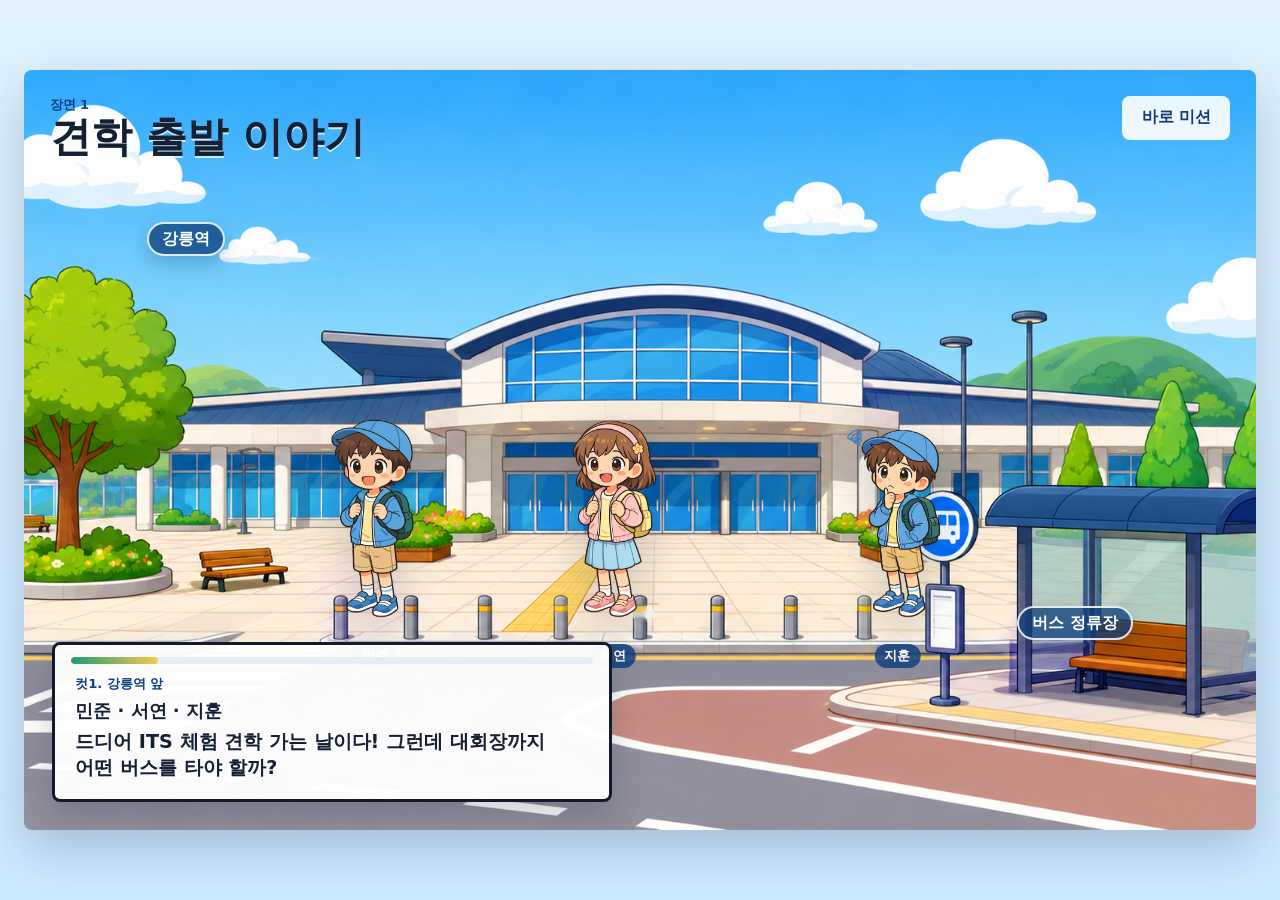
==== lesson1/index.html @ 6bad7c05 "Structure site for multi-lesson Pages" ====
<!doctype html>
<html lang="ko">
  <head>
    <meta charset="utf-8" />
    <meta name="viewport" content="width=device-width, initial-scale=1" />
    <title>1차시 시뮬레이션 - 버스 안내 탐정</title>
    <link rel="stylesheet" href="./styles.css" />
  </head>
  <body>
    <main class="app" aria-live="polite">
      <section class="scene" aria-label="강릉역 버스 도착 안내 시뮬레이션">
        <section class="intro-scene" id="introScene" aria-label="장면 1 견학 출발 오프닝" data-cut="0">
          <img
            class="opening-bg"
            src="./assets/period1_bg_gangneung_station_busstop_16x9.png"
            alt="강릉역 앞 버스정류장"
          />

          <div class="opening-top">
            <div>
              <p class="kicker">장면 1</p>
              <h1>견학 출발 이야기</h1>
            </div>
            <button class="plain-button skip-button" type="button" id="skipOpening">바로 미션</button>
          </div>

          <div class="opening-stage" aria-label="견학 출발 애니메이션">
            <div class="opening-label station">강릉역</div>
            <div class="opening-label stop">버스 정류장</div>

            <div class="opening-students" aria-hidden="true">
              <figure class="student minjun">
                <img src="./assets/opening/scene1_student_boy_idle.png" alt="" />
                <figcaption>민준</figcaption>
              </figure>
              <figure class="student seoyeon">
                <img src="./assets/opening/scene1_student_girl_idle.png" alt="" />
                <figcaption>서연</figcaption>
              </figure>
              <figure class="student jihun">
                <img src="./assets/opening/scene1_student_boy_thinking.png" alt="" />
                <figcaption>지훈</figcaption>
              </figure>
            </div>

            <div class="question-cloud">
              <span>버스는 어디 있지?</span>
              <span>언제 도착하지?</span>
              <span>잘못 타면 어떡하지?</span>
            </div>

            <div class="opening-helper" aria-hidden="true">
              <img src="./assets/common_character_traffic_helper_default.svg" alt="" />
            </div>

            <div class="its-flow" aria-hidden="true">
              <div class="flow-node bus-node">
                <img src="./assets/opening/scene1_mini_bus_blue.png" alt="" />
                <span>버스</span>
              </div>
              <div class="flow-line first"></div>
              <img class="signal-wave wave-one" src="./assets/opening/scene1_signal_wave.png" alt="" />
              <div class="flow-node center-node">
                <img src="./assets/opening/scene1_control_center_icon.png" alt="" />
                <span>관제센터</span>
              </div>
              <div class="flow-line second"></div>
              <img class="signal-wave wave-two" src="./assets/opening/scene1_signal_wave.png" alt="" />
              <div class="flow-node board-node">
                <img src="./assets/opening/scene1_bus_arrival_board.png" alt="" />
                <span>도착 안내판</span>
              </div>
            </div>

            <div class="mission-pop">
              <img src="./assets/opening/scene1_mission_popup_cutout.png" alt="" />
              <div>
                <p>오늘의 미션</p>
                <strong>대회장으로 가는 버스를 찾아라!</strong>
                <button class="plain-button primary start-button" type="button" id="startScene">시작하기</button>
              </div>
              <img class="start-glow" src="./assets/opening/scene1_start_glow.png" alt="" />
            </div>
          </div>

          <aside class="opening-dialogue" aria-live="polite">
            <div class="opening-progress"><span id="openingProgress"></span></div>
            <p id="openingCutLabel">컷1. 강릉역 앞</p>
            <strong id="openingSpeaker">민준</strong>
            <span id="openingLine">드디어 ITS 체험 견학 가는 날이다!</span>
          </aside>
        </section>

        <section class="simulation-scene" id="simulationScene" aria-label="장면 2 시뮬레이션" hidden>
          <img
            class="scene-bg"
            src="./assets/period1_bg_gangneung_station_busstop_16x9.png"
            alt="강릉역 앞 버스정류장"
          />

          <div class="topbar">
            <div>
              <p class="kicker">장면 2</p>
              <h1>강릉역 버스 도착 안내 체험하기</h1>
            </div>
          </div>

          <div class="flow-layout">
            <section class="guide" aria-label="교통 도우미 안내">
              <div class="flow-step">안내인</div>
              <div class="guide-portrait">
                <img id="helperImage" src="./assets/common_character_traffic_helper_default.svg" alt="교통 도우미" />
              </div>
              <div class="speech">
                <p id="helperLine">안녕! 나는 강릉 교통 도우미야. 버스가 어떻게 움직이는지 같이 알아보자!</p>
              </div>
            </section>

            <section class="mission-panel" aria-label="인터랙티브 미션">
              <div class="mission-main">
                <div class="flow-step">인터랙티브</div>
                <div class="mission-head">
                  <img id="missionIcon" src="./assets/icon_objects_svg/icon_object_05.svg" alt="" />
                  <div>
                    <p id="missionKind">버스 위치 정보</p>
                    <h2 id="missionTitle">내가 탈 버스를 찾아요</h2>
                  </div>
                </div>
                <p id="missionCopy">대회장으로 가는 버스를 골라 주세요.</p>
                <div id="missionBody" class="mission-body"></div>
              </div>

              <aside class="result-panel" aria-label="결과 확인">
                <div class="result-title">
                  <span class="flow-step">결과 확인</span>
                  <div class="progress" aria-label="미션 진행률">
                    <span id="missionLabel">미션 1 / 4</span>
                    <div class="progress-track"><span id="progressBar"></span></div>
                  </div>
                </div>
                <div class="monitor" aria-label="관제센터 모니터">
                  <div class="monitor-screen">
                    <p>관제센터</p>
                    <strong id="monitorStatus">대기 중</strong>
                    <span id="monitorHint">버스 신호를 기다리고 있어요.</span>
                  </div>
                </div>
              </aside>
            </section>
          </div>
        </section>

        <div id="toast" class="toast" role="status" aria-live="assertive"></div>
      </section>
    </main>

    <script src="./script.js"></script>
  </body>
</html>
---- lesson1/styles.css ----
:root {
  color-scheme: light;
  --ink: #142033;
  --muted: #536176;
  --panel: rgba(255, 255, 255, 0.95);
  --line: rgba(20, 32, 51, 0.14);
  --blue: #1269d3;
  --blue-deep: #0b3f8a;
  --green: #1d9d72;
  --yellow: #f8c94d;
  --coral: #f36c5f;
  --shadow: 0 18px 50px rgba(5, 28, 62, 0.22);
}

* {
  box-sizing: border-box;
}

html,
body {
  width: 100%;
  min-height: 100%;
  margin: 0;
}

body {
  overflow-x: hidden;
  color: var(--ink);
  background: #d7ecff;
  font-family:
    "Pretendard",
    "Noto Sans KR",
    "Malgun Gothic",
    system-ui,
    sans-serif;
}

button {
  font: inherit;
}

[hidden] {
  display: none !important;
}

.app {
  min-height: 100vh;
  display: grid;
  place-items: center;
  padding: clamp(10px, 2vw, 24px);
  background:
    linear-gradient(180deg, rgba(255, 255, 255, 0.42), rgba(255, 255, 255, 0)),
    #cdeaff;
}

.scene {
  position: relative;
  width: min(100%, 1500px);
  min-height: 760px;
  aspect-ratio: 16 / 9;
  overflow: hidden;
  border-radius: 8px;
  background: #9ed6ff;
  box-shadow: var(--shadow);
}

.intro-scene,
.simulation-scene {
  position: relative;
  min-height: 760px;
}

.intro-scene {
  min-width: 0;
  overflow: hidden;
  display: grid;
  grid-template-columns: minmax(0, 1.45fr) minmax(320px, 0.78fr);
  gap: 0;
  background: #dff1ff;
}

.intro-visual {
  position: relative;
  min-width: 0;
  overflow: hidden;
}

.intro-visual::after {
  content: "";
  position: absolute;
  inset: 0;
  background: linear-gradient(90deg, rgba(8, 28, 56, 0.02), rgba(8, 28, 56, 0.18));
  pointer-events: none;
}

.intro-visual img {
  width: 100%;
  height: 100%;
  object-fit: cover;
}

.intro-caption {
  position: absolute;
  z-index: 2;
  min-height: 36px;
  display: inline-flex;
  align-items: center;
  padding: 0 14px;
  border: 2px solid rgba(255, 255, 255, 0.86);
  border-radius: 999px;
  color: #ffffff;
  background: rgba(13, 62, 122, 0.72);
  box-shadow: 0 8px 18px rgba(2, 24, 52, 0.2);
  font-weight: 900;
}

.intro-caption.station {
  left: 12%;
  top: 18%;
}

.intro-caption.stop {
  right: 10%;
  bottom: 24%;
}

.intro-caption.display {
  right: 22%;
  bottom: 38%;
}

.intro-copy {
  min-width: 0;
  display: grid;
  align-content: center;
  gap: 18px;
  padding: clamp(28px, 4vw, 58px);
  background: rgba(255, 255, 255, 0.96);
}

.intro-copy h1 {
  margin: 2px 0 0;
  font-size: clamp(30px, 2.9vw, 42px);
  line-height: 1.06;
  letter-spacing: 0;
  word-break: keep-all;
}

.topbar h1 {
  margin: 2px 0 0;
  font-size: clamp(30px, 3.2vw, 48px);
  line-height: 1.06;
  letter-spacing: 0;
  word-break: keep-all;
}

.intro-copy p:not(.kicker) {
  margin: 0;
  color: var(--muted);
  font-size: clamp(17px, 1.45vw, 22px);
  line-height: 1.55;
  word-break: keep-all;
}

.intro-copy ul {
  display: grid;
  gap: 10px;
  margin: 0;
  padding: 0;
  list-style: none;
}

.intro-copy li {
  min-width: 0;
  min-height: 42px;
  display: flex;
  align-items: center;
  padding: 0 14px;
  border-radius: 8px;
  color: #123b72;
  background: #e8f3ff;
  font-weight: 900;
}

.simulation-scene {
  display: flex;
  flex-direction: column;
  gap: 18px;
  padding: clamp(18px, 2vw, 28px);
}

.simulation-scene::before {
  content: "";
  position: absolute;
  inset: 0;
  z-index: 1;
  background:
    linear-gradient(90deg, rgba(238, 248, 255, 0.9), rgba(238, 248, 255, 0.74) 42%, rgba(238, 248, 255, 0.86)),
    linear-gradient(180deg, rgba(255, 255, 255, 0.32), rgba(255, 255, 255, 0.16));
  pointer-events: none;
}

.scene-bg {
  position: absolute;
  inset: 0;
  width: 100%;
  height: 100%;
  object-fit: cover;
  opacity: 0.46;
  filter: saturate(0.94);
  user-select: none;
  pointer-events: none;
}

.topbar,
.flow-layout {
  position: relative;
  z-index: 2;
}

.topbar {
  display: flex;
  align-items: flex-start;
  justify-content: space-between;
  gap: 16px;
}

.kicker,
#missionKind,
.monitor-screen p,
.flow-step {
  margin: 0;
  color: var(--blue-deep);
  font-size: 13px;
  font-weight: 900;
  letter-spacing: 0;
}

.flow-layout {
  flex: 1;
  min-height: 0;
  display: grid;
  grid-template-columns: minmax(270px, 0.47fr) minmax(680px, 1fr);
  gap: clamp(14px, 1.6vw, 22px);
  align-items: stretch;
}

.guide,
.mission-panel {
  min-width: 0;
  border: 1px solid var(--line);
  border-radius: 8px;
  background: var(--panel);
  box-shadow: 0 14px 34px rgba(5, 28, 62, 0.15);
  backdrop-filter: blur(10px);
}

.flow-step {
  display: inline-flex;
  width: fit-content;
  min-height: 30px;
  align-items: center;
  padding: 0 10px;
  border-radius: 999px;
  background: #e8f3ff;
}

.guide {
  display: flex;
  flex-direction: column;
  gap: 14px;
  padding: 18px;
}

.guide-portrait {
  flex: 1;
  min-height: 260px;
  display: grid;
  place-items: end center;
}

.guide-portrait img {
  width: min(78%, 240px);
  max-height: 345px;
  object-fit: contain;
  filter: drop-shadow(0 10px 18px rgba(0, 27, 56, 0.18));
}

.speech {
  min-width: 0;
  min-height: 138px;
  padding: 17px;
  border: 3px solid #121a2b;
  border-radius: 8px;
  background: #ffffff;
  box-shadow: 0 10px 22px rgba(4, 28, 58, 0.14);
}

.speech p {
  margin: 0;
  font-size: clamp(15px, 1.18vw, 18px);
  line-height: 1.42;
  font-weight: 900;
  word-break: keep-all;
  overflow-wrap: break-word;
}

.mission-panel {
  display: grid;
  grid-template-rows: minmax(0, 1fr) auto;
  gap: 16px;
  padding: 18px;
}

.mission-main {
  min-height: 0;
  display: grid;
  grid-template-rows: auto auto auto 1fr;
  gap: 12px;
}

.mission-head {
  display: grid;
  grid-template-columns: 58px minmax(0, 1fr);
  align-items: center;
  gap: 12px;
}

.mission-head img {
  width: 58px;
  height: 58px;
  object-fit: contain;
}

h2 {
  margin: 2px 0 0;
  font-size: clamp(24px, 2.2vw, 34px);
  line-height: 1.1;
  letter-spacing: 0;
}

#missionCopy {
  min-height: 28px;
  margin: 0;
  color: var(--muted);
  font-size: 16px;
  line-height: 1.35;
  word-break: keep-all;
  overflow-wrap: break-word;
}

.mission-body {
  min-height: 0;
  display: grid;
  align-content: start;
}

.result-panel {
  min-height: 140px;
  display: grid;
  grid-template-columns: minmax(210px, 0.34fr) minmax(360px, 1fr);
  gap: 16px;
  align-items: center;
  padding: 16px;
  border: 1px solid rgba(18, 105, 211, 0.14);
  border-radius: 8px;
  background: linear-gradient(180deg, #ffffff, #f7fbff);
  box-shadow: inset 0 0 0 1px rgba(255, 255, 255, 0.72);
}

.result-title {
  display: grid;
  gap: 12px;
}

.progress {
  padding: 13px;
  border: 1px solid var(--line);
  border-radius: 8px;
  background: #ffffff;
}

.progress span:first-child {
  display: block;
  margin-bottom: 9px;
  font-weight: 900;
}

.progress-track {
  height: 12px;
  overflow: hidden;
  border-radius: 999px;
  background: #e6edf5;
}

.progress-track span {
  display: block;
  width: 25%;
  height: 100%;
  border-radius: inherit;
  background: linear-gradient(90deg, var(--green), var(--yellow));
  transition: width 240ms ease;
}

.monitor {
  position: relative;
  width: 100%;
  min-height: 104px;
  border: 6px solid #1873d1;
  border-radius: 18px;
  background: linear-gradient(180deg, #ffffff, #eef7ff);
  box-shadow:
    inset 0 0 0 4px #d8efff,
    0 12px 24px rgba(7, 47, 94, 0.14);
}

.monitor::before {
  content: "";
  position: absolute;
  top: -18px;
  left: 50%;
  width: 122px;
  height: 24px;
  border-radius: 14px 14px 6px 6px;
  background: #0d62b8;
  transform: translateX(-50%);
  box-shadow: inset 0 -4px 0 rgba(0, 0, 0, 0.12);
}

.monitor::after {
  content: "";
  position: absolute;
  top: -9px;
  left: 50%;
  width: 9px;
  height: 9px;
  border-radius: 50%;
  background: var(--green);
  transform: translateX(-50%);
  box-shadow:
    -24px 0 0 var(--yellow),
    24px 0 0 var(--coral);
}

.monitor-screen {
  position: absolute;
  inset: 16% 10% 12%;
  display: grid;
  align-content: center;
  gap: 3px;
  text-align: center;
}

.monitor-screen strong {
  color: var(--blue-deep);
  font-size: clamp(20px, 2.1vw, 30px);
}

.monitor-screen span {
  color: var(--muted);
  font-size: clamp(12px, 1.1vw, 15px);
  line-height: 1.25;
}

.bus-grid {
  display: grid;
  grid-template-columns: repeat(3, minmax(0, 1fr));
  gap: 14px;
  align-self: start;
  align-content: start;
}

.bus-card,
.choice-card,
.signal-button,
.word-card,
.slot,
.plain-button {
  border: 0;
  border-radius: 8px;
  cursor: pointer;
  transition:
    transform 160ms ease,
    box-shadow 160ms ease,
    border-color 160ms ease,
    background-color 160ms ease;
}

.bus-card {
  min-height: 230px;
  display: grid;
  align-content: center;
  justify-items: center;
  gap: 10px;
  padding: 18px 12px;
  color: #0b3368;
  background: #ffffff;
  border: 2px solid #d2e1f1;
  box-shadow: 0 7px 18px rgba(18, 105, 211, 0.14);
}

.bus-card:hover,
.choice-card:hover,
.signal-button:hover,
.word-card:hover,
.plain-button:hover {
  transform: translateY(-2px);
}

.bus-icon {
  position: relative;
  width: 86px;
  height: 46px;
  border-radius: 12px 12px 8px 8px;
  background: linear-gradient(180deg, #2a89ee, #0f5ebd);
  box-shadow: inset 0 -6px 0 rgba(3, 33, 88, 0.12);
}

.bus-card:nth-child(2) .bus-icon {
  background: linear-gradient(180deg, #f9bd40, #e4792d);
}

.bus-card:nth-child(3) .bus-icon {
  background: linear-gradient(180deg, #48c28a, #14745d);
}

.bus-icon::before,
.bus-icon::after {
  content: "";
  position: absolute;
  bottom: -7px;
  width: 14px;
  height: 14px;
  border-radius: 50%;
  background: #1f2d44;
  box-shadow: inset 0 0 0 3px #cad5df;
}

.bus-icon::before {
  left: 12px;
}

.bus-icon::after {
  right: 12px;
}

.bus-window {
  position: absolute;
  top: 8px;
  left: 9px;
  right: 9px;
  height: 16px;
  border-radius: 4px;
  background: repeating-linear-gradient(90deg, #d8f3ff 0 15px, #88c6eb 15px 19px);
}

.bus-card strong {
  font-size: 23px;
}

.bus-card span {
  color: var(--muted);
  font-size: 14px;
}

.map-board {
  min-height: 300px;
  display: grid;
  grid-template-columns: 1fr 160px;
  gap: 14px;
}

.route-map {
  position: relative;
  min-height: 300px;
  overflow: hidden;
  border: 2px solid #c9d9e9;
  border-radius: 8px;
  background:
    linear-gradient(rgba(255, 255, 255, 0.72), rgba(255, 255, 255, 0.72)),
    url("./assets/road_tiles_svg/road_tile_04.svg") center / cover;
}

.signal-line {
  position: absolute;
  left: 24%;
  top: 50%;
  width: 58%;
  height: 5px;
  opacity: 0;
  background: repeating-linear-gradient(90deg, var(--yellow) 0 14px, transparent 14px 24px);
  transform: translateY(-50%);
  transition: opacity 180ms ease;
}

.signal-line.is-active {
  opacity: 1;
  animation: signalMove 800ms linear infinite;
}

@keyframes signalMove {
  from {
    background-position-x: 0;
  }

  to {
    background-position-x: 48px;
  }
}

.signal-button {
  position: absolute;
  width: 86px;
  height: 78px;
  display: grid;
  place-items: center;
  color: #0e315f;
  background: #ffffff;
  border: 2px solid #bfd7ee;
  box-shadow: 0 8px 18px rgba(14, 49, 95, 0.16);
}

.signal-button img {
  width: 48px;
  height: 48px;
}

.signal-button[data-target="bus"] {
  left: 8%;
  top: 50%;
  transform: translateY(-50%);
}

.signal-button[data-target="center"] {
  left: 42%;
  top: 18%;
}

.signal-button[data-target="display"] {
  right: 8%;
  bottom: 18%;
}

.signal-button.is-done {
  border-color: var(--green);
  background: #e9fff5;
}

.signal-list {
  display: grid;
  gap: 8px;
  align-content: center;
}

.signal-list div {
  min-height: 50px;
  padding: 11px;
  border-radius: 8px;
  color: var(--muted);
  background: #eef5fb;
  font-weight: 900;
}

.signal-list .is-on {
  color: #0a5b42;
  background: #dbfff1;
}

.sign-panel {
  display: grid;
  grid-template-columns: 1fr;
  gap: 12px;
  align-content: start;
}

.display-board {
  min-height: 108px;
  padding: 14px;
  border: 4px solid #2d4164;
  border-radius: 8px;
  color: #f8e46c;
  background: #172238;
  box-shadow: inset 0 0 18px rgba(0, 0, 0, 0.3);
}

.slots {
  display: grid;
  grid-template-columns: repeat(4, minmax(0, 1fr));
  gap: 9px;
}

.slot {
  min-height: 64px;
  display: grid;
  place-items: center;
  border: 2px dashed rgba(248, 228, 108, 0.46);
  color: #fff5b0;
  background: rgba(255, 255, 255, 0.05);
  font-weight: 900;
  text-align: center;
}

.slot.is-filled {
  border-style: solid;
  background: rgba(248, 228, 108, 0.14);
}

.card-tray {
  display: grid;
  grid-template-columns: repeat(4, minmax(0, 1fr));
  gap: 9px;
}

.word-card {
  min-height: 58px;
  padding: 8px;
  color: #442500;
  background: #ffe087;
  box-shadow: 0 6px 14px rgba(131, 77, 10, 0.16);
  font-weight: 900;
}

.word-card[aria-disabled="true"] {
  opacity: 0.42;
  cursor: default;
  transform: none;
}

.sign-actions {
  display: flex;
  gap: 8px;
}

.plain-button {
  min-height: 44px;
  padding: 0 16px;
  color: #123b72;
  background: #e8f1fb;
  font-weight: 900;
}

.plain-button.primary {
  color: #ffffff;
  background: var(--blue);
}

.start-button {
  width: fit-content;
  min-height: 52px;
  padding: 0 22px;
  font-size: 18px;
}

.choice-grid {
  display: grid;
  grid-template-columns: repeat(2, minmax(0, 1fr));
  gap: 14px;
  align-content: start;
}

.choice-card {
  min-height: 220px;
  display: grid;
  align-content: center;
  justify-items: center;
  gap: 12px;
  padding: 16px;
  color: var(--ink);
  text-align: center;
  background: #ffffff;
  border: 2px solid #d5e2ef;
  box-shadow: 0 7px 18px rgba(18, 105, 211, 0.14);
}

.choice-card img {
  width: 70px;
  height: 70px;
  object-fit: contain;
}

.choice-card strong {
  font-size: 20px;
}

.choice-card span {
  color: var(--muted);
  font-size: 15px;
  line-height: 1.35;
}

.finish {
  min-height: 230px;
  display: grid;
  grid-template-columns: 150px 1fr;
  align-items: center;
  gap: 18px;
}

.finish img {
  width: 150px;
  height: 150px;
  object-fit: contain;
}

.finish strong {
  display: block;
  margin-bottom: 8px;
  font-size: 30px;
}

.finish p {
  margin: 0 0 14px;
  color: var(--muted);
  line-height: 1.35;
}

.toast {
  position: absolute;
  left: 50%;
  top: 104px;
  z-index: 10;
  max-width: min(520px, calc(100% - 32px));
  padding: 12px 16px;
  border-radius: 8px;
  color: #ffffff;
  background: rgba(20, 32, 51, 0.92);
  box-shadow: 0 12px 26px rgba(12, 25, 44, 0.22);
  transform: translate(-50%, -10px);
  opacity: 0;
  pointer-events: none;
  transition:
    opacity 160ms ease,
    transform 160ms ease;
  font-weight: 900;
  text-align: center;
}

.toast.is-visible {
  opacity: 1;
  transform: translate(-50%, 0);
}

.pulse {
  animation: pulse 520ms ease;
}

@keyframes pulse {
  0%,
  100% {
    transform: scale(1);
  }

  50% {
    transform: scale(1.03);
  }
}

@media (max-width: 1120px) {
  .scene,
  .intro-scene,
  .simulation-scene {
    min-height: 920px;
    aspect-ratio: auto;
  }

  .intro-scene {
    grid-template-columns: 1fr;
  }

  .intro-visual {
    min-height: 480px;
  }

  .flow-layout {
    grid-template-columns: minmax(220px, 0.72fr) minmax(480px, 1fr);
  }

  .guide-portrait {
    min-height: 190px;
  }

  .guide-portrait img {
    width: min(66%, 190px);
  }

  .result-panel {
    grid-template-columns: 1fr;
  }
}

@media (max-width: 760px) {
  .app {
    padding: 0;
  }

  .scene,
  .intro-scene,
  .simulation-scene {
    width: 100%;
    min-height: 100vh;
    border-radius: 0;
    aspect-ratio: auto;
  }

  .intro-visual {
    min-height: 330px;
  }

  .intro-copy {
    padding: 22px 16px 28px;
  }

  .intro-copy h1,
  .topbar h1 {
    font-size: 25px;
  }

  .intro-copy p:not(.kicker) {
    font-size: 16px;
  }

  .intro-caption {
    min-height: 30px;
    padding: 0 10px;
    font-size: 13px;
  }

  .intro-caption.stop {
    display: none;
  }

  .intro-caption.display {
    display: none;
  }

  .simulation-scene {
    padding: 14px;
  }

  .simulation-scene::before {
    background: rgba(238, 248, 255, 0.88);
  }

  .scene-bg {
    height: 280px;
    object-position: center top;
  }

  .flow-layout {
    display: flex;
    flex-direction: column;
    gap: 12px;
  }

  .guide,
  .mission-panel {
    padding: 14px;
  }

  .guide {
    display: grid;
    grid-template-columns: 72px 1fr;
    align-items: center;
  }

  .guide .flow-step {
    grid-column: 1 / -1;
  }

  .guide-portrait {
    min-height: 96px;
    place-items: center;
  }

  .guide-portrait img {
    width: 72px;
  }

  .speech {
    min-height: 82px;
    padding: 12px;
  }

  .speech p {
    font-size: 13px;
    word-break: normal;
    overflow-wrap: anywhere;
    line-break: anywhere;
  }

  .mission-panel {
    display: grid;
    grid-template-rows: auto auto;
  }

  .mission-head {
    grid-template-columns: 44px 1fr;
  }

  .mission-head img {
    width: 44px;
    height: 44px;
  }

  h2 {
    font-size: 23px;
  }

  #missionCopy {
    font-size: 14px;
    word-break: normal;
    overflow-wrap: anywhere;
    line-break: anywhere;
  }

  .bus-grid,
  .choice-grid {
    grid-template-columns: 1fr;
  }

  .bus-card {
    min-height: 88px;
    grid-template-columns: 92px 1fr;
    justify-items: start;
    text-align: left;
  }

  .map-board {
    grid-template-columns: 1fr;
    min-height: auto;
  }

  .route-map {
    min-height: 220px;
  }

  .signal-list,
  .card-tray,
  .slots {
    grid-template-columns: repeat(2, minmax(0, 1fr));
  }

  .result-panel {
    grid-template-columns: 1fr;
    min-height: auto;
  }

  .monitor {
    min-height: 96px;
  }

  .choice-card {
    min-height: 150px;
  }

  .finish {
    min-height: 160px;
    grid-template-columns: 96px 1fr;
  }

  .finish img {
    width: 96px;
    height: 96px;
  }
}

.intro-scene {
  position: relative;
  min-width: 0;
  min-height: 760px;
  display: block;
  overflow: hidden;
  background: #9ed6ff;
}

.opening-bg {
  position: absolute;
  inset: 0;
  width: 100%;
  height: 100%;
  object-fit: cover;
  user-select: none;
  pointer-events: none;
}

.opening-top {
  position: absolute;
  top: clamp(18px, 2vw, 28px);
  left: clamp(18px, 2vw, 28px);
  right: clamp(18px, 2vw, 28px);
  z-index: 8;
  display: flex;
  align-items: flex-start;
  justify-content: space-between;
  gap: 16px;
}

.opening-top h1 {
  margin: 2px 0 0;
  font-size: clamp(30px, 3.2vw, 48px);
  line-height: 1.05;
  letter-spacing: 0;
  text-shadow: 0 2px 0 rgba(255, 255, 255, 0.72);
}

.skip-button {
  min-width: 108px;
  background: rgba(255, 255, 255, 0.9);
}

.opening-stage {
  position: absolute;
  inset: 0;
  z-index: 2;
}

.opening-label {
  position: absolute;
  z-index: 3;
  min-height: 34px;
  display: inline-flex;
  align-items: center;
  padding: 0 13px;
  border: 2px solid rgba(255, 255, 255, 0.86);
  border-radius: 999px;
  color: #ffffff;
  background: rgba(13, 62, 122, 0.76);
  box-shadow: 0 8px 18px rgba(2, 24, 52, 0.2);
  font-weight: 900;
}

.opening-label.station {
  left: 10%;
  top: 20%;
}

.opening-label.stop {
  right: 10%;
  bottom: 25%;
}

.opening-students {
  position: absolute;
  left: 50%;
  bottom: 162px;
  z-index: 5;
  width: min(760px, 58vw);
  height: 285px;
  transform: translateX(-50%);
}

.student {
  position: absolute;
  bottom: 0;
  margin: 0;
  display: grid;
  justify-items: center;
  gap: 4px;
  opacity: 1;
  transform: translateY(0);
  transition:
    opacity 420ms ease,
    transform 420ms ease;
}

.student img {
  height: 230px;
  object-fit: contain;
  filter: drop-shadow(0 10px 20px rgba(1, 31, 62, 0.2));
}

.student figcaption {
  min-height: 24px;
  display: inline-flex;
  align-items: center;
  padding: 0 10px;
  border-radius: 999px;
  color: #ffffff;
  background: rgba(15, 65, 128, 0.84);
  font-size: 13px;
  font-weight: 900;
}

.student.minjun {
  left: 4%;
  animation: enterLeft 520ms ease-out both;
}

.student.seoyeon {
  left: 36%;
  animation: enterBottom 520ms 90ms ease-out both;
}

.student.jihun {
  right: 5%;
  animation: enterRight 520ms 180ms ease-out both;
}

@keyframes enterLeft {
  from {
    opacity: 0;
    transform: translateX(-120px);
  }
}

@keyframes enterRight {
  from {
    opacity: 0;
    transform: translateX(120px);
  }
}

@keyframes enterBottom {
  from {
    opacity: 0;
    transform: translateY(80px);
  }
}

.question-cloud {
  position: absolute;
  left: 50%;
  top: 120px;
  z-index: 7;
  width: min(760px, calc(100% - 80px));
  display: grid;
  grid-template-columns: repeat(3, minmax(0, 1fr));
  gap: 12px;
  opacity: 0;
  transform: translate(-50%, -14px);
  transition:
    opacity 360ms ease,
    transform 360ms ease;
}

.question-cloud span {
  min-height: 58px;
  display: grid;
  place-items: center;
  padding: 10px;
  border: 3px solid #121a2b;
  border-radius: 8px;
  background: rgba(255, 255, 255, 0.96);
  box-shadow: 0 12px 24px rgba(4, 28, 58, 0.16);
  font-weight: 900;
  text-align: center;
}

.opening-helper {
  position: absolute;
  left: 5%;
  bottom: 150px;
  z-index: 6;
  opacity: 0;
  transform: translateX(-150px);
  transition:
    opacity 420ms ease,
    transform 520ms ease;
}

.opening-helper img {
  height: 270px;
  object-fit: contain;
  filter: drop-shadow(0 12px 24px rgba(0, 27, 56, 0.2));
}

.its-flow {
  position: absolute;
  left: 16%;
  right: 7%;
  top: 205px;
  z-index: 7;
  min-height: 210px;
  display: grid;
  grid-template-columns: 160px 1fr 185px 1fr 165px;
  align-items: center;
  gap: 8px;
  opacity: 0;
  transform: translateY(18px);
  transition:
    opacity 420ms ease,
    transform 520ms ease;
}

.flow-node {
  display: grid;
  justify-items: center;
  gap: 6px;
  padding: 12px;
  border-radius: 8px;
  background: rgba(255, 255, 255, 0.95);
  box-shadow: 0 12px 24px rgba(7, 47, 94, 0.16);
}

.flow-node img {
  width: 100%;
  max-height: 115px;
  object-fit: contain;
}

.flow-node span {
  color: var(--blue-deep);
  font-weight: 900;
}

.flow-line {
  height: 7px;
  border-radius: 999px;
  background: linear-gradient(90deg, var(--yellow), #4fc3ff, var(--green));
  transform-origin: left center;
  transform: scaleX(0);
}

.signal-wave {
  position: absolute;
  width: 92px;
  opacity: 0;
  filter: drop-shadow(0 8px 16px rgba(18, 105, 211, 0.18));
}

.wave-one {
  left: 21%;
  top: 38%;
}

.wave-two {
  right: 23%;
  top: 38%;
}

.mission-pop {
  position: absolute;
  right: 4%;
  bottom: 105px;
  z-index: 9;
  width: min(440px, 34vw);
  min-height: 214px;
  display: grid;
  place-items: center;
  opacity: 0;
  transform: translateY(28px) scale(0.96);
  pointer-events: none;
  transition:
    opacity 420ms ease,
    transform 520ms ease;
}

.mission-pop > img:first-child {
  position: absolute;
  inset: 0;
  width: 100%;
  height: 100%;
  object-fit: contain;
}

.mission-pop > div {
  position: relative;
  z-index: 2;
  width: 68%;
  display: grid;
  justify-items: center;
  gap: 12px;
  margin-top: 42px;
  text-align: center;
}

.mission-pop p {
  position: absolute;
  width: 1px;
  height: 1px;
  overflow: hidden;
  clip: rect(0 0 0 0);
  white-space: nowrap;
}

.mission-pop strong {
  max-width: 100%;
  font-size: clamp(17px, 1.35vw, 22px);
  line-height: 1.25;
  word-break: keep-all;
}

.start-glow {
  position: absolute;
  left: 50%;
  bottom: -30px;
  width: 70%;
  transform: translateX(-50%);
  pointer-events: none;
  animation: glowSweep 1.5s ease-in-out infinite;
}

@keyframes glowSweep {
  0%,
  100% {
    opacity: 0.45;
    transform: translateX(-50%) scale(0.96);
  }

  50% {
    opacity: 1;
    transform: translateX(-50%) scale(1.05);
  }
}

.opening-dialogue {
  position: absolute;
  left: clamp(18px, 2.2vw, 34px);
  bottom: clamp(18px, 2.2vw, 34px);
  z-index: 10;
  width: min(560px, calc(100% - 68px));
  min-height: 148px;
  display: grid;
  align-content: center;
  gap: 6px;
  padding: 18px 20px;
  border: 3px solid #121a2b;
  border-radius: 8px;
  background: rgba(255, 255, 255, 0.96);
  box-shadow: 0 14px 30px rgba(4, 28, 58, 0.18);
}

.opening-progress {
  position: absolute;
  left: 16px;
  right: 16px;
  top: 12px;
  height: 7px;
  overflow: hidden;
  border-radius: 999px;
  background: #e6edf5;
}

.opening-progress span {
  display: block;
  width: 0;
  height: 100%;
  border-radius: inherit;
  background: linear-gradient(90deg, var(--green), var(--yellow));
  transition: width 320ms ease;
}

#openingCutLabel {
  margin: 12px 0 0;
  color: var(--blue-deep);
  font-size: 13px;
  font-weight: 900;
}

#openingSpeaker {
  font-size: 18px;
}

#openingLine {
  min-height: 38px;
  font-size: clamp(19px, 1.5vw, 24px);
  line-height: 1.35;
  font-weight: 900;
  word-break: keep-all;
}

.intro-scene[data-cut="1"] .question-cloud {
  opacity: 1;
  transform: translate(-50%, 0);
}

.intro-scene[data-cut="1"] .student {
  transform: translateY(10px);
}

.intro-scene[data-cut="2"] .opening-helper,
.intro-scene[data-cut="3"] .opening-helper,
.intro-scene[data-cut="4"] .opening-helper,
.intro-scene[data-cut="5"] .opening-helper {
  opacity: 1;
  transform: translateX(0);
}

.intro-scene[data-cut="2"] .student {
  opacity: 0.42;
  transform: translateY(12px) scale(0.98);
}

.intro-scene[data-cut="3"] .student {
  opacity: 0;
  transform: translateY(18px) scale(0.96);
}

.intro-scene[data-cut="3"] .its-flow,
.intro-scene[data-cut="4"] .its-flow,
.intro-scene[data-cut="5"] .its-flow {
  opacity: 1;
  transform: translateY(0);
}

.intro-scene[data-cut="3"] .flow-line.first,
.intro-scene[data-cut="4"] .flow-line.first,
.intro-scene[data-cut="5"] .flow-line.first {
  animation: lineFill 900ms ease forwards;
}

.intro-scene[data-cut="3"] .flow-line.second,
.intro-scene[data-cut="4"] .flow-line.second,
.intro-scene[data-cut="5"] .flow-line.second {
  animation: lineFill 900ms 700ms ease forwards;
}

.intro-scene[data-cut="3"] .signal-wave,
.intro-scene[data-cut="4"] .signal-wave,
.intro-scene[data-cut="5"] .signal-wave {
  animation: wavePop 1.4s ease-in-out infinite;
}

.intro-scene[data-cut="4"] .student,
.intro-scene[data-cut="5"] .student {
  opacity: 1;
}

.intro-scene[data-cut="5"] .mission-pop {
  opacity: 1;
  transform: translateY(0) scale(1);
  pointer-events: auto;
}

.intro-scene[data-cut="5"] .start-button {
  animation: startPulse 1.05s ease-in-out infinite;
}

@keyframes lineFill {
  to {
    transform: scaleX(1);
  }
}

@keyframes wavePop {
  0%,
  100% {
    opacity: 0.25;
    transform: scale(0.9);
  }

  50% {
    opacity: 1;
    transform: scale(1.08);
  }
}

@keyframes startPulse {
  0%,
  100% {
    transform: scale(1);
  }

  50% {
    transform: scale(1.08);
  }
}

@media (max-width: 760px) {
  .opening-bg {
    height: 100%;
    object-position: center top;
  }

  .opening-top {
    top: 14px;
    left: 14px;
    right: 14px;
  }

  .opening-top h1 {
    font-size: 25px;
  }

  .skip-button {
    min-width: 88px;
    min-height: 40px;
    padding: 0 10px;
  }

  .opening-label.stop {
    display: none;
  }

  .opening-students {
    width: 100%;
    height: 180px;
    bottom: 235px;
  }

  .student img {
    height: 136px;
  }

  .student.minjun {
    left: 4%;
  }

  .student.seoyeon {
    left: 36%;
  }

  .student.jihun {
    right: 3%;
  }

  .question-cloud {
    top: 92px;
    width: calc(100% - 28px);
    grid-template-columns: 1fr;
    gap: 8px;
  }

  .question-cloud span {
    min-height: 40px;
    font-size: 14px;
  }

  .opening-helper {
    left: 4%;
    bottom: 248px;
  }

  .opening-helper img {
    height: 154px;
  }

  .its-flow {
    left: 14px;
    right: 14px;
    top: 180px;
    min-height: 150px;
    grid-template-columns: 1fr 36px 1fr 36px 1fr;
    gap: 4px;
  }

  .flow-node {
    padding: 8px;
  }

  .flow-node img {
    max-height: 64px;
  }

  .flow-node span {
    font-size: 12px;
  }

  .signal-wave {
    width: 50px;
  }

  .wave-one {
    left: 24%;
  }

  .wave-two {
    right: 24%;
  }

  .mission-pop {
    right: 14px;
    left: 14px;
    bottom: 178px;
    width: auto;
    min-height: 170px;
  }

  .mission-pop > div {
    width: min(220px, 62%);
    gap: 8px;
    margin-top: 30px;
  }

  .mission-pop strong {
    font-size: 15px;
  }

  .opening-dialogue {
    left: 14px;
    right: 14px;
    bottom: 14px;
    width: auto;
    min-height: 142px;
    padding: 18px 14px 14px;
  }

  #openingLine {
    font-size: 17px;
  }
}
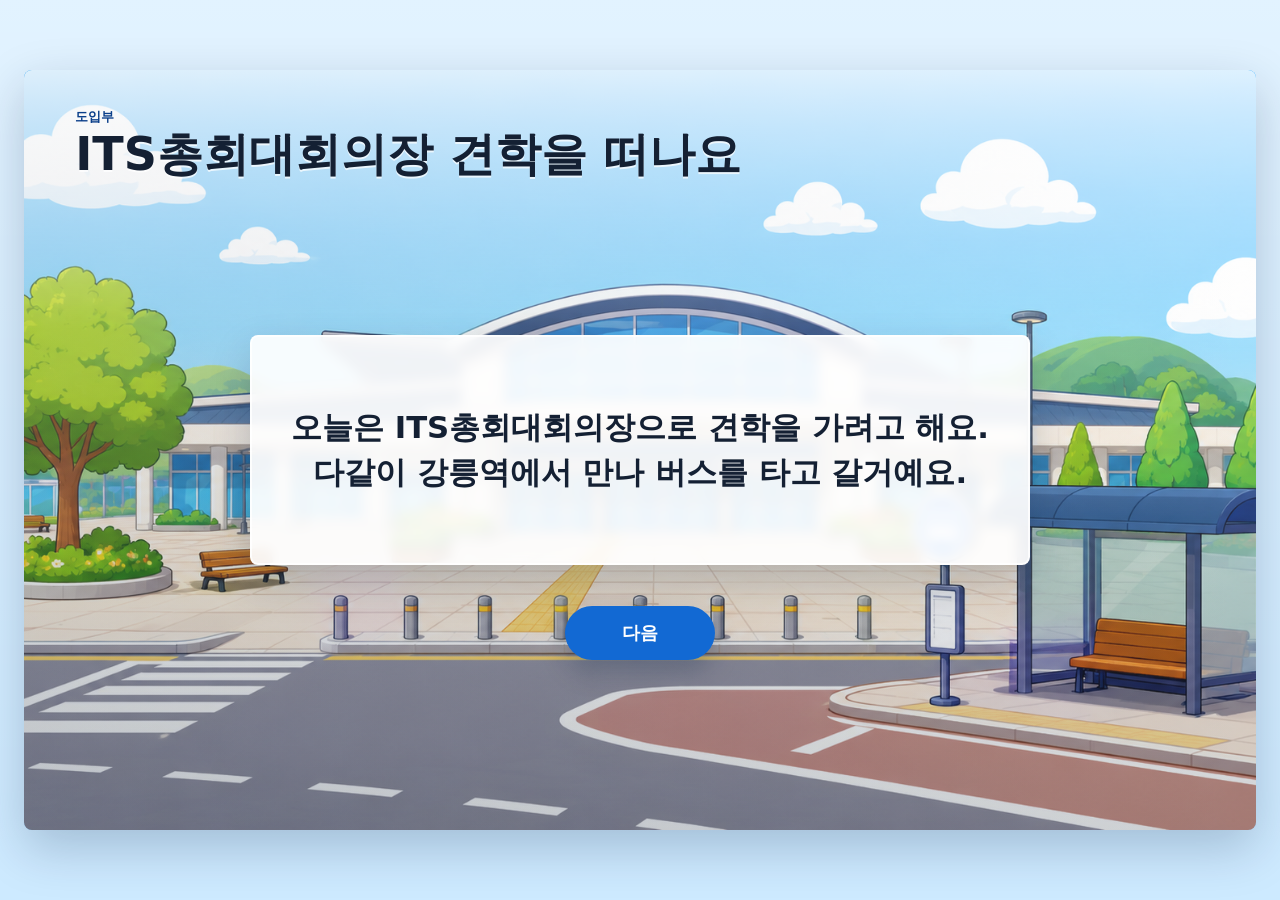
==== commit 3e5f8a52: "Update lesson1 intro flow" ====
--- a/lesson1/index.html
+++ b/lesson1/index.html
@@ -9,7 +9,28 @@
   <body>
     <main class="app" aria-live="polite">
       <section class="scene" aria-label="강릉역 버스 도착 안내 시뮬레이션">
-        <section class="intro-scene" id="introScene" aria-label="장면 1 견학 출발 오프닝" data-cut="0">
+        <section class="prologue-scene" id="prologueScene" aria-label="도입부 이야기">
+          <img
+            class="prologue-bg"
+            src="./assets/period1_bg_gangneung_station_busstop_16x9.png"
+            alt="강릉역 앞 버스정류장"
+          />
+
+          <div class="prologue-heading">
+            <p class="kicker">도입부</p>
+            <h1>ITS총회대회의장 견학을 떠나요</h1>
+          </div>
+
+          <div class="prologue-card" aria-live="polite">
+            <p id="prologueLine"></p>
+          </div>
+
+          <button class="plain-button primary prologue-next-button" type="button" id="prologueNext">
+            다음
+          </button>
+        </section>
+
+        <section class="intro-scene" id="introScene" aria-label="견학 출발 오프닝" data-cut="0" hidden>
           <img
             class="opening-bg"
             src="./assets/period1_bg_gangneung_station_busstop_16x9.png"
@@ -18,7 +39,6 @@
 
           <div class="opening-top">
             <div>
-              <p class="kicker">장면 1</p>
               <h1>견학 출발 이야기</h1>
             </div>
             <button class="plain-button skip-button" type="button" id="skipOpening">바로 미션</button>
@@ -85,13 +105,13 @@
 
           <aside class="opening-dialogue" aria-live="polite">
             <div class="opening-progress"><span id="openingProgress"></span></div>
-            <p id="openingCutLabel">컷1. 강릉역 앞</p>
             <strong id="openingSpeaker">민준</strong>
             <span id="openingLine">드디어 ITS 체험 견학 가는 날이다!</span>
+            <button class="plain-button primary opening-next-button" type="button" id="openingNext">다음</button>
           </aside>
         </section>
 
-        <section class="simulation-scene" id="simulationScene" aria-label="장면 2 시뮬레이션" hidden>
+        <section class="simulation-scene" id="simulationScene" aria-label="버스 도착 안내 시뮬레이션" hidden>
           <img
             class="scene-bg"
             src="./assets/period1_bg_gangneung_station_busstop_16x9.png"
@@ -100,7 +120,6 @@
 
           <div class="topbar">
             <div>
-              <p class="kicker">장면 2</p>
               <h1>강릉역 버스 도착 안내 체험하기</h1>
             </div>
           </div>
--- a/lesson1/styles.css
+++ b/lesson1/styles.css
@@ -857,6 +857,7 @@
 
 @media (max-width: 1120px) {
   .scene,
+  .prologue-scene,
   .intro-scene,
   .simulation-scene {
     min-height: 920px;
@@ -894,6 +895,7 @@
   }
 
   .scene,
+  .prologue-scene,
   .intro-scene,
   .simulation-scene {
     width: 100%;
@@ -1062,6 +1064,99 @@
     width: 96px;
     height: 96px;
   }
+}
+
+.prologue-scene {
+  position: relative;
+  min-width: 0;
+  min-height: 760px;
+  overflow: hidden;
+  background: #9ed6ff;
+}
+
+.prologue-scene::after {
+  content: "";
+  position: absolute;
+  inset: 0;
+  z-index: 1;
+  background:
+    linear-gradient(180deg, rgba(255, 255, 255, 0.84), rgba(255, 255, 255, 0.2) 34%, rgba(3, 20, 45, 0.18)),
+    linear-gradient(90deg, rgba(8, 28, 56, 0.1), rgba(8, 28, 56, 0));
+  pointer-events: none;
+}
+
+.prologue-bg {
+  position: absolute;
+  inset: 0;
+  width: 100%;
+  height: 100%;
+  object-fit: cover;
+  user-select: none;
+  pointer-events: none;
+}
+
+.prologue-heading {
+  position: absolute;
+  left: clamp(22px, 4vw, 64px);
+  top: clamp(20px, 3vw, 46px);
+  z-index: 3;
+  max-width: min(720px, calc(100% - 44px));
+}
+
+.prologue-heading h1 {
+  margin: 4px 0 0;
+  font-size: clamp(31px, 3.6vw, 54px);
+  line-height: 1.08;
+  letter-spacing: 0;
+  word-break: keep-all;
+  text-shadow: 0 2px 0 rgba(255, 255, 255, 0.72);
+}
+
+.prologue-card {
+  position: absolute;
+  left: 50%;
+  top: 50%;
+  z-index: 3;
+  width: min(780px, calc(100% - 44px));
+  min-height: 230px;
+  display: grid;
+  place-items: center;
+  padding: clamp(24px, 3vw, 38px);
+  border: 2px solid rgba(255, 255, 255, 0.82);
+  border-radius: 8px;
+  color: #142033;
+  background: rgba(255, 255, 255, 0.92);
+  box-shadow: 0 18px 42px rgba(5, 28, 62, 0.2);
+  text-align: center;
+  transform: translate(-50%, -50%);
+  backdrop-filter: blur(6px);
+}
+
+#prologueLine {
+  margin: 0;
+  font-size: clamp(24px, 2.4vw, 36px);
+  line-height: 1.45;
+  font-weight: 900;
+  white-space: pre-line;
+  word-break: keep-all;
+}
+
+.prologue-next-button {
+  position: absolute;
+  left: 50%;
+  top: calc(50% + 156px);
+  z-index: 4;
+  min-width: 150px;
+  min-height: 54px;
+  border-radius: 999px;
+  font-size: 18px;
+  box-shadow: 0 12px 26px rgba(5, 28, 62, 0.22);
+  transform: translateX(-50%);
+}
+
+.prologue-next-button:hover,
+.prologue-next-button:focus-visible {
+  transform: translateX(-50%);
 }
 
 .intro-scene {
@@ -1409,7 +1504,7 @@
   bottom: clamp(18px, 2.2vw, 34px);
   z-index: 10;
   width: min(560px, calc(100% - 68px));
-  min-height: 148px;
+  min-height: 172px;
   display: grid;
   align-content: center;
   gap: 6px;
@@ -1440,14 +1535,8 @@
   transition: width 320ms ease;
 }
 
-#openingCutLabel {
-  margin: 12px 0 0;
-  color: var(--blue-deep);
-  font-size: 13px;
-  font-weight: 900;
-}
-
 #openingSpeaker {
+  margin-top: 12px;
   font-size: 18px;
 }
 
@@ -1459,6 +1548,18 @@
   word-break: keep-all;
 }
 
+.opening-next-button {
+  justify-self: end;
+  min-width: 112px;
+  min-height: 42px;
+  margin-top: 4px;
+}
+
+.opening-next-button:hover,
+.opening-next-button:focus-visible {
+  transform: none;
+}
+
 .intro-scene[data-cut="1"] .question-cloud {
   opacity: 1;
   transform: translate(-50%, 0);
@@ -1556,7 +1657,72 @@
   }
 }
 
+@media (max-width: 1120px) {
+  .prologue-card {
+    width: min(720px, calc(100% - 36px));
+  }
+
+  .prologue-next-button {
+    top: calc(50% + 164px);
+  }
+}
+
 @media (max-width: 760px) {
+  .prologue-scene {
+    min-height: 100vh;
+  }
+
+  .prologue-bg {
+    object-position: center top;
+  }
+
+  .prologue-scene::after {
+    background:
+      linear-gradient(180deg, rgba(255, 255, 255, 0.92), rgba(255, 255, 255, 0.36) 62%, rgba(3, 20, 45, 0.2)),
+      rgba(255, 255, 255, 0.06);
+  }
+
+  .prologue-heading {
+    left: 14px;
+    right: 14px;
+    top: 18px;
+    max-width: none;
+  }
+
+  .prologue-heading h1 {
+    font-size: 25px;
+  }
+
+  .prologue-card {
+    left: 14px;
+    right: 14px;
+    width: auto;
+    min-height: 240px;
+    padding: 18px;
+    transform: translateY(-50%);
+  }
+
+  #prologueLine {
+    font-size: 22px;
+    line-height: 1.42;
+    word-break: normal;
+    overflow-wrap: anywhere;
+  }
+
+  .prologue-next-button {
+    left: 14px;
+    right: 14px;
+    top: calc(50% + 150px);
+    width: auto;
+    min-height: 50px;
+    transform: none;
+  }
+
+  .prologue-next-button:hover,
+  .prologue-next-button:focus-visible {
+    transform: none;
+  }
+
   .opening-bg {
     height: 100%;
     object-position: center top;
